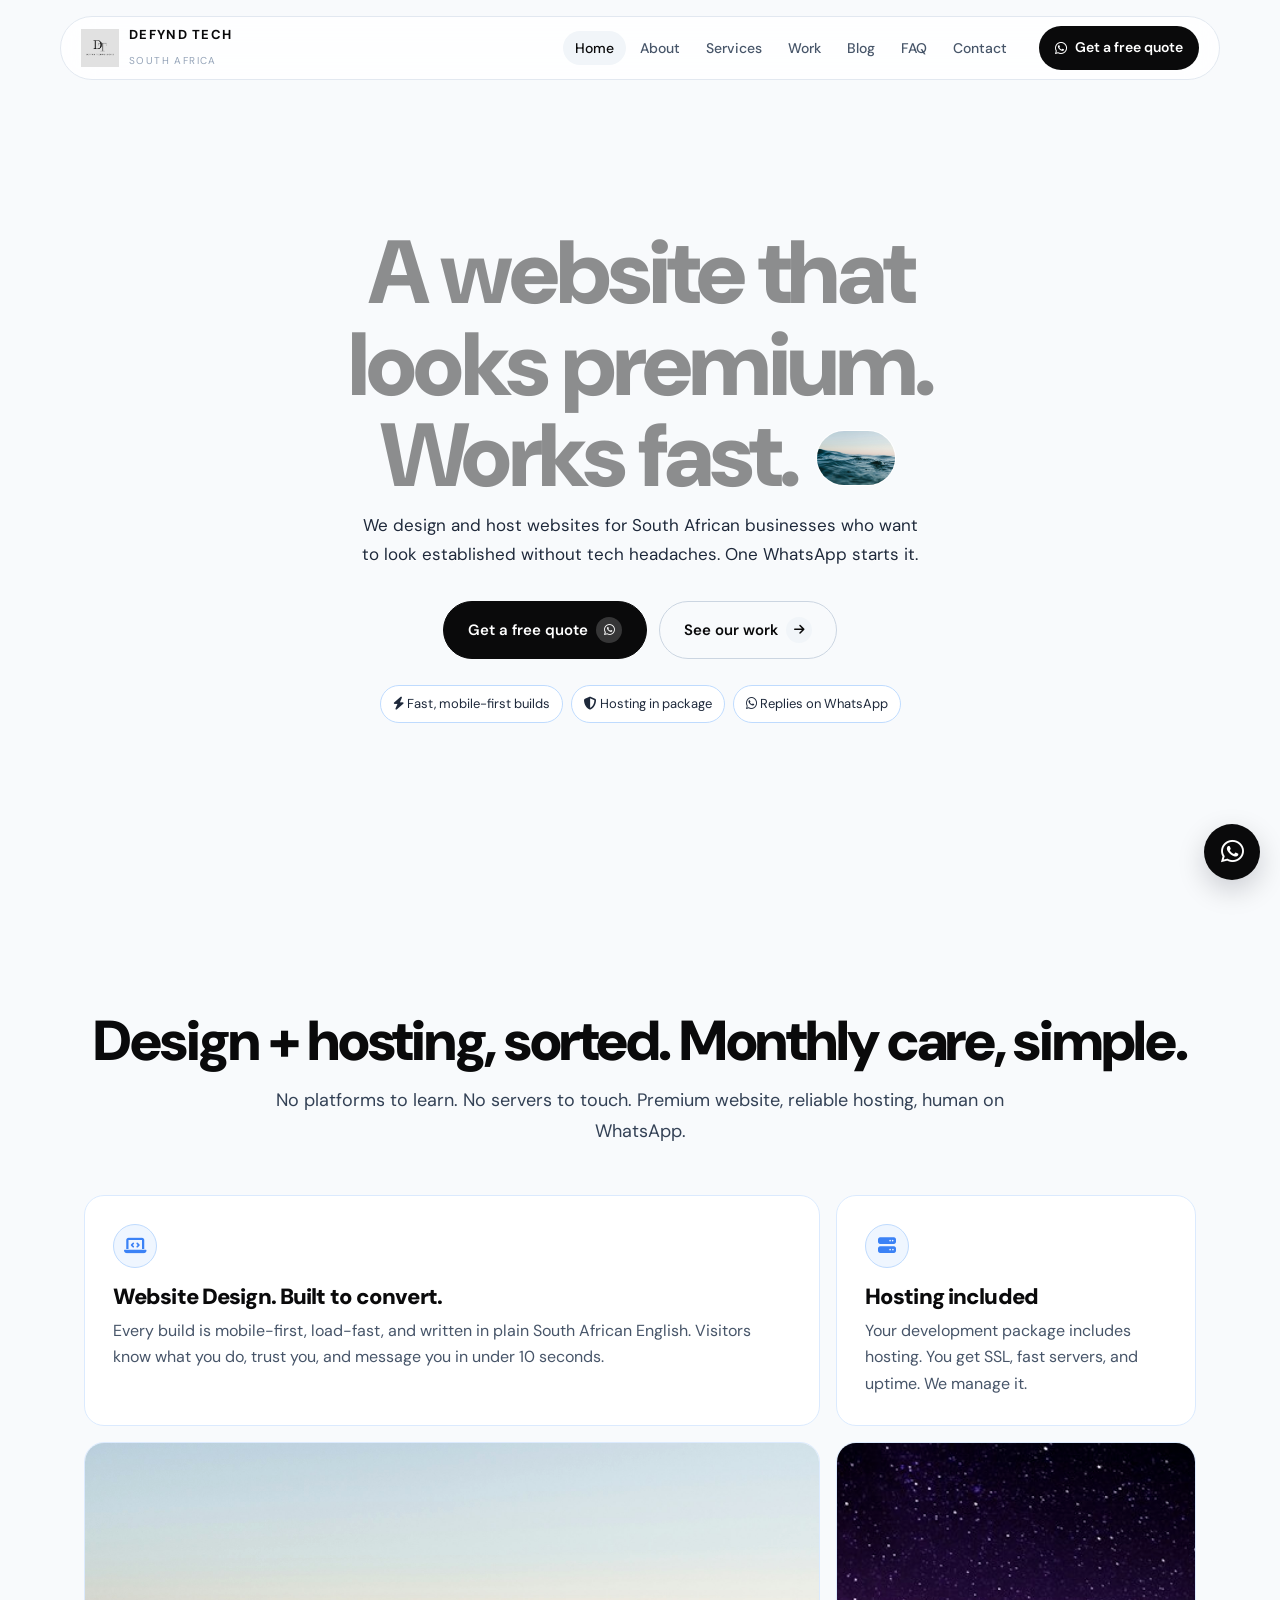
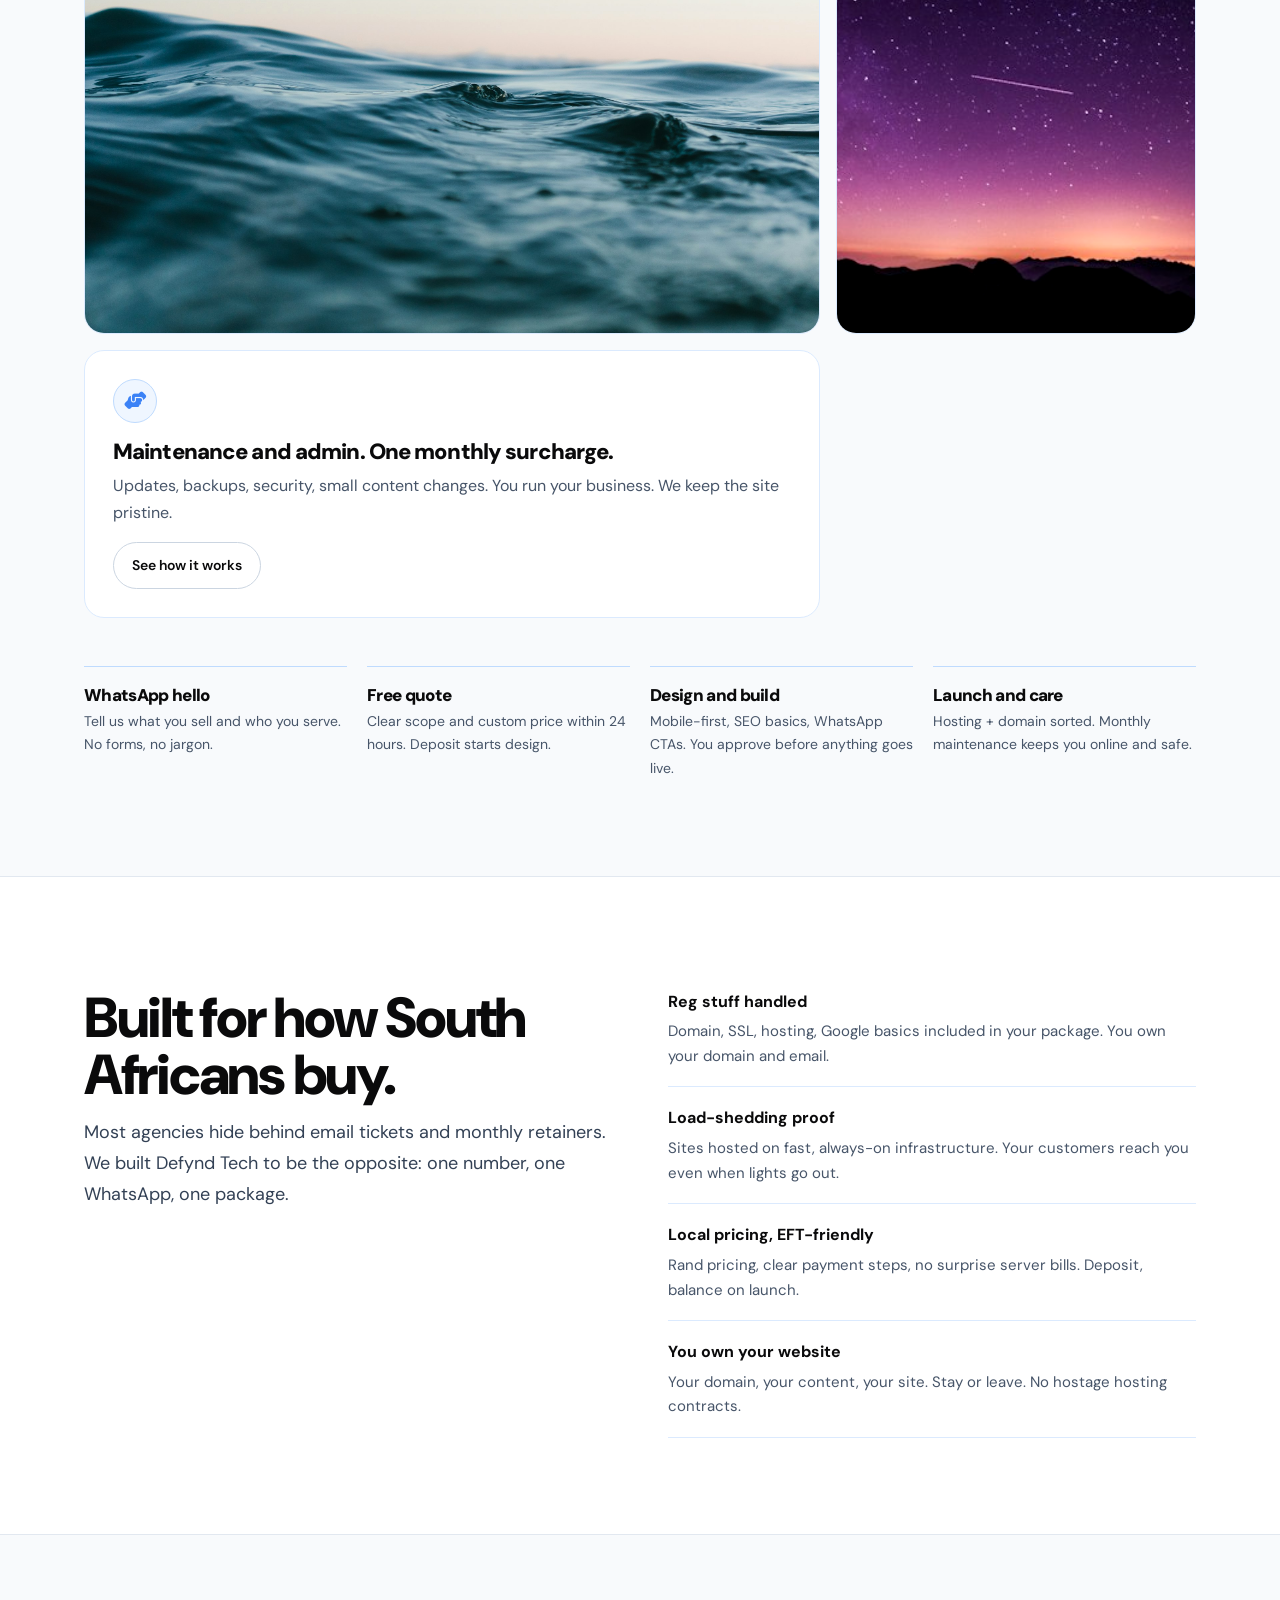
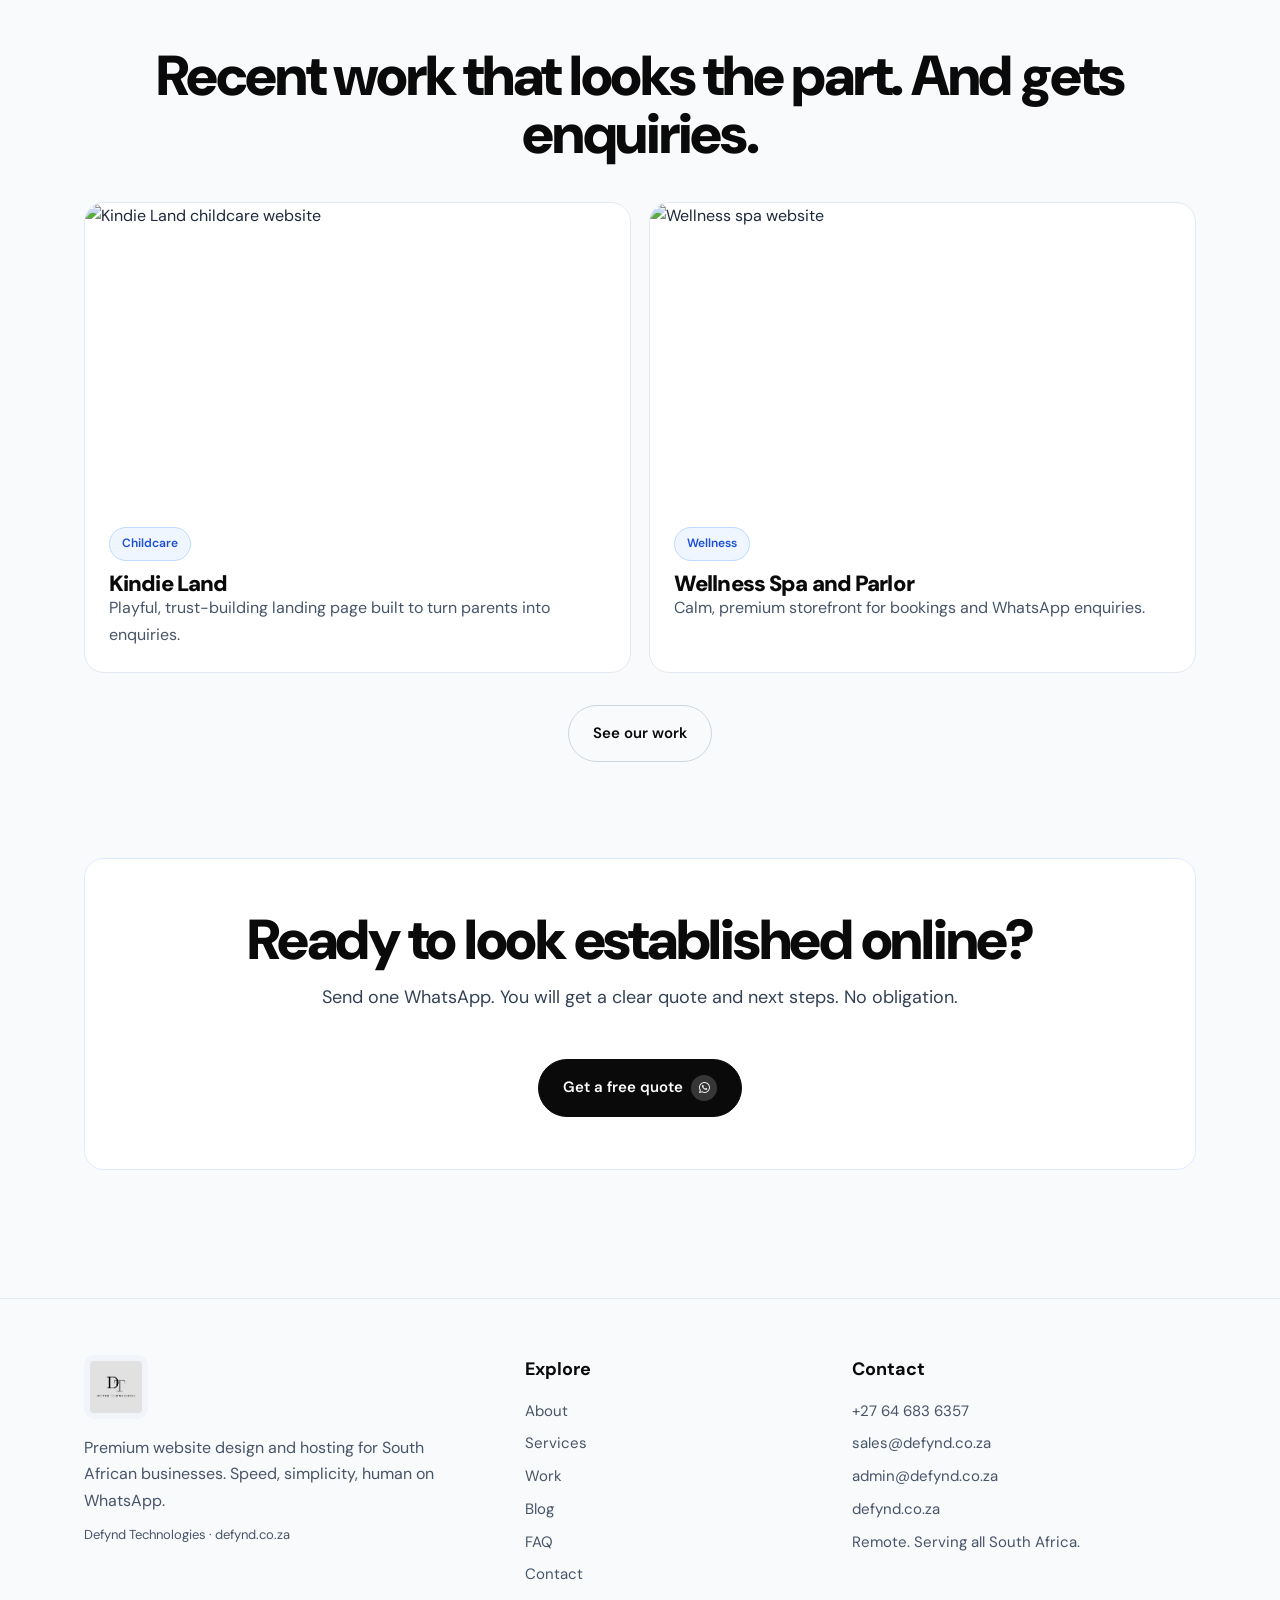
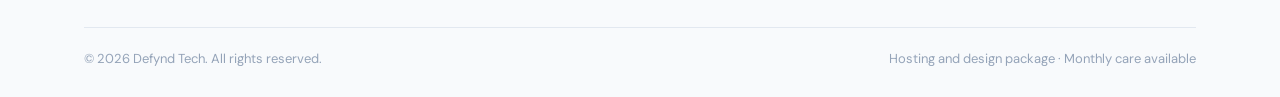
==== index.html @ ca89e7a9 "Defynd Tech v2 clean" ====
<!DOCTYPE html>
<html lang="en">
<head>
<meta charset="UTF-8">
<meta name="viewport" content="width=device-width, initial-scale=1.0">
<title>Defynd Tech | Website Design & Hosting South Africa</title>
<meta name="description" content="Defynd Tech designs and hosts fast, premium websites for South African businesses. Development package includes design + hosting. WhatsApp 064 683 6357 for a free quote.">
<link rel="icon" href="assets/defynd-tech-logo.png">
<link rel="canonical" href="https://defynd.co.za/">
<meta property="og:title" content="Defynd Tech | Websites that work">
<meta property="og:description" content="Premium website design + hosting for South African businesses.">
<script type="application/ld+json">{"@context":"https://schema.org","@type":"ProfessionalService","name":"Defynd Tech","legalName":"Defynd Technologies","email":"sales@defynd.co.za","telephone":"+27646836357","url":"https://defynd.co.za","address":{"@type":"PostalAddress","addressCountry":"ZA","addressLocality":"South Africa"},"areaServed":"South Africa"}</script>
<link href="https://cdnjs.cloudflare.com/ajax/libs/font-awesome/6.4.0/css/all.min.css" rel="stylesheet">
<link href="css/styles.css" rel="stylesheet">
</head>
<body>
<main class="overflow-x-hidden">
<div class="sky-world" aria-hidden="true"><img src="assets/sky-ocean.jpg" alt=""></div>
<nav class="navbar"><div class="nav-container">
<a class="nav-logo-link" href="index.html"><img class="nav-logo" src="assets/defynd-tech-logo.png" alt="Defynd Tech"><span class="nav-word"><b>Defynd Tech</b><span>South Africa</span></span></a>
<div class="nav-desktop"><ul class="nav-links"><li><a class="active" href="index.html">Home</a></li><li><a href="about.html">About</a></li><li><a href="services.html">Services</a></li><li><a href="portfolio.html">Work</a></li><li><a href="blog.html">Blog</a></li><li><a href="faq.html">FAQ</a></li><li><a href="contact.html">Contact</a></li></ul></div>
<a class="nav-whatsapp-btn" href="https://wa.me/27646836357?text=Hi%20Defynd%20Tech" target="_blank" rel="noopener"><i class="fab fa-whatsapp"></i> Get a free quote</a>
<button class="menu-toggle" aria-label="Menu"><i class="fas fa-bars"></i></button>
</div></nav>
<div class="mobile-overlay"><ul class="nav-links"><li><a href="index.html">Home</a></li><li><a href="about.html">About</a></li><li><a href="services.html">Services</a></li><li><a href="portfolio.html">Work</a></li><li><a href="blog.html">Blog</a></li><li><a href="faq.html">FAQ</a></li><li><a href="contact.html">Contact</a></li></ul></div>

<header class="hero" id="hero">
<div class="hero-sky" id="heroSky"><img src="assets/sky-ocean.jpg" alt="Blue sky with clouds"></div>
<div class="container hero-content reveal">
<h1>A website that looks premium. <span class="sky-pill-wrap"><img class="inline-img" id="skyPill" src="assets/sky-ocean.jpg" alt="Sky pill"><span class="sky-pill-bg" aria-hidden="true"></span></span> Works fast. <span style="color:var(--accent)">Brings enquiries.</span></h1>
<p class="hero-copy">We design and host websites for South African businesses who want to look established without tech headaches. One WhatsApp starts it.</p>
<div class="hero-ctas"><a class="btn" href="https://wa.me/27646836357?text=Hi%20Defynd%20Tech%2C%20I%27d%20like%20a%20free%20quote%20for%20a%20website" target="_blank" rel="noopener">Get a free quote <span class="icon-circle"><i class="fab fa-whatsapp"></i></span></a><a class="btn btn-outline" href="portfolio.html">See our work <span class="icon-circle"><i class="fas fa-arrow-right"></i></span></a></div>
<div class="hero-proof"><span><i class="fas fa-bolt"></i> Fast, mobile-first builds</span><span><i class="fas fa-shield-alt"></i> Hosting in package</span><span><i class="fab fa-whatsapp"></i> Replies on WhatsApp</span></div>
</div></header>

<section class="section"><div class="container">
<div class="center reveal"><h2>Design + hosting, sorted. Monthly care, simple.</h2><p class="lede">No platforms to learn. No servers to touch. Premium website, reliable hosting, human on WhatsApp.</p></div>
<div class="bento-grid" style="margin-top:48px">
<div class="bento-item span-8 reveal"><div class="card-outer"><div class="card-inner"><div class="card-icon"><i class="fas fa-laptop-code"></i></div><h3>Website Design. Built to convert.</h3><p>Every build is mobile-first, load-fast, and written in plain South African English. Visitors know what you do, trust you, and message you in under 10 seconds.</p></div></div></div>
<div class="bento-item span-4 reveal"><div class="card-outer"><div class="card-inner"><div class="card-icon"><i class="fas fa-server"></i></div><h3>Hosting included</h3><p>Your development package includes hosting. You get SSL, fast servers, and uptime. We manage it.</p></div></div></div>
<div class="bento-item span-8 reveal"><div class="card-outer img-cell"><img src="assets/sky-ocean.jpg" alt="Calm sky and water"></div></div>
<div class="bento-item span-4 reveal"><div class="card-outer img-cell"><img src="assets/sky-night.jpg" alt="Night sky with stars"></div></div>
<div class="bento-item span-8 reveal"><div class="card-outer"><div class="card-inner"><div class="card-icon"><i class="fas fa-hands-helping"></i></div><h3>Maintenance and admin. One monthly surcharge.</h3><p>Updates, backups, security, small content changes. You run your business. We keep the site pristine.</p><div style="margin-top:16px"><a class="btn btn-outline" href="services.html" style="font-size:14px;padding:11px 18px">See how it works</a></div></div></div></div>
</div>
<div class="process reveal">
<div class="step"><h3>WhatsApp hello</h3><p>Tell us what you sell and who you serve. No forms, no jargon.</p></div>
<div class="step"><h3>Free quote</h3><p>Clear scope and custom price within 24 hours. Deposit starts design.</p></div>
<div class="step"><h3>Design and build</h3><p>Mobile-first, SEO basics, WhatsApp CTAs. You approve before anything goes live.</p></div>
<div class="step"><h3>Launch and care</h3><p>Hosting + domain sorted. Monthly maintenance keeps you online and safe.</p></div>
</div>
</div></section>

<section class="section" style="background:#fff;border-block:1px solid var(--line)"><div class="container"><div class="two-col">
<div class="reveal"><h2>Built for how South Africans buy.</h2><p class="lede" style="margin-top:14px">Most agencies hide behind email tickets and monthly retainers. We built Defynd Tech to be the opposite: one number, one WhatsApp, one package.</p></div>
<ul class="plain-list reveal">
<li><div><strong>Reg stuff handled</strong><p class="muted">Domain, SSL, hosting, Google basics included in your package. You own your domain and email.</p></div></li>
<li><div><strong>Load-shedding proof</strong><p class="muted">Sites hosted on fast, always-on infrastructure. Your customers reach you even when lights go out.</p></div></li>
<li><div><strong>Local pricing, EFT-friendly</strong><p class="muted">Rand pricing, clear payment steps, no surprise server bills. Deposit, balance on launch.</p></div></li>
<li><div><strong>You own your website</strong><p class="muted">Your domain, your content, your site. Stay or leave. No hostage hosting contracts.</p></div></li>
</ul>
</div></div></section>

<section class="section"><div class="container">
<div class="center reveal"><h2>Recent work that looks the part. And gets enquiries.</h2></div>
<div class="portfolio-grid" style="margin-top:40px">
<a class="portfolio-card reveal" href="portfolio.html"><div class="portfolio-preview"><img src="assets/kindie_hero.png" alt="Kindie Land childcare website"></div><div class="portfolio-info"><span class="tag">Childcare</span><h3 style="margin-top:12px">Kindie Land</h3><p class="muted">Playful, trust-building landing page built to turn parents into enquiries.</p></div></a>
<a class="portfolio-card reveal" href="portfolio.html"><div class="portfolio-preview"><img src="assets/massage_hero.png" alt="Wellness spa website"></div><div class="portfolio-info"><span class="tag">Wellness</span><h3 style="margin-top:12px">Wellness Spa and Parlor</h3><p class="muted">Calm, premium storefront for bookings and WhatsApp enquiries.</p></div></a>
</div>
<div class="center" style="margin-top:32px"><a class="btn btn-outline" href="portfolio.html">See our work</a></div>
</div></section>

<section class="section" style="padding-top:0"><div class="container"><div class="card-outer reveal"><div class="card-inner center" style="padding:52px 28px;background:#fff"><h2>Ready to look established online?</h2><p class="lede" style="margin:14px auto">Send one WhatsApp. You will get a clear quote and next steps. No obligation.</p><div class="hero-ctas" style="justify-content:center"><a class="btn" href="https://wa.me/27646836357?text=Hi%20Defynd%20Tech%2C%20I%27d%20like%20a%20free%20quote" target="_blank" rel="noopener">Get a free quote <span class="icon-circle"><i class="fab fa-whatsapp"></i></span></a></div></div></div></div></section>
</main>

<footer class="footer"><div class="container"><div class="footer-grid">
<div><img src="assets/defynd-tech-logo.png" alt="Defynd Tech logo" style="height:64px;background:#f1f5f9;border-radius:10px;padding:6px"><p class="muted" style="margin-top:16px;max-width:380px">Premium website design and hosting for South African businesses. Speed, simplicity, human on WhatsApp.</p><p class="muted" style="margin-top:10px;font-size:13px">Defynd Technologies · defynd.co.za</p></div>
<div><h4 style="font-family:var(--sans);font-size:18px;margin-bottom:14px">Explore</h4><div class="footer-links"><a href="about.html">About</a><a href="services.html">Services</a><a href="portfolio.html">Work</a><a href="blog.html">Blog</a><a href="faq.html">FAQ</a><a href="contact.html">Contact</a></div></div>
<div><h4 style="font-family:var(--sans);font-size:18px;margin-bottom:14px">Contact</h4><div class="footer-links"><a href="tel:+27646836357">+27 64 683 6357</a><a href="mailto:sales@defynd.co.za">sales@defynd.co.za</a><a href="mailto:admin@defynd.co.za">admin@defynd.co.za</a><a href="https://defynd.co.za">defynd.co.za</a><span>Remote. Serving all South Africa.</span></div></div>
</div><div class="footer-bottom"><p>© <span id="year">2026</span> Defynd Tech. All rights reserved.</p><p>Hosting and design package · Monthly care available</p></div></div></footer>
<a class="floating-whatsapp" href="https://wa.me/27646836357" target="_blank" rel="noopener" aria-label="Chat on WhatsApp"><i class="fab fa-whatsapp"></i></a>
<script src="js/main.js"></script>
</body></html>
---- css/styles.css ----
/* Defynd Tech v3 — Light Exaggerated Minimalism
   Reading this as: agency landing for SA business owners, with a light premium language, leaning toward native CSS + Exaggerated Minimalism + DM Sans/Satoshi stack.
   Logo match: DT serif is black on light grey. Surface is #f8fafc (logo grey). No gold, no warm beige.
   Fonts: Satoshi (via fontshare fallback DM Sans) + DM Sans. No Inter. */
@import url('https://fonts.googleapis.com/css2?family=DM+Sans:opsz,wght@9..40,400;9..40,500;9..40,700;9..40,900&family=Fraunces:opsz,wght@9..144,600&display=swap');

:root{
  --bg:#f8fafc;
  --surface:#ffffff;
  --surface-2:#f1f5f9;
  --ink:#0a0a0b;
  --ink-2:#1e293b;
  --muted:#475569;
  --faint:#94a3b8;
  --accent:#3b82f6;
  --accent-ink:#1d4ed8;
  --line:#e2e8f0;
  --line-strong:#cbd5e1;
  --sans:'DM Sans','Satoshi',system-ui,sans-serif;
  --serif:'Fraunces',Georgia,serif;
  --ease:cubic-bezier(.22,1,.36,1);
  --nav-h:68px;
  --r-lg:20px;
  --r-md:14px;
}
*{margin:0;padding:0;box-sizing:border-box}
html{scroll-behavior:smooth}
body{font-family:var(--sans);background:var(--bg);color:var(--ink-2);line-height:1.65;font-size:16px;overflow-x:hidden;-webkit-font-smoothing:antialiased}
a{color:inherit;text-decoration:none}
img{max-width:100%;display:block}
button{font-family:inherit;cursor:pointer}
.container{max-width:1160px;margin:0 auto;padding:0 24px}
.section{padding:112px 0 96px}
h1,h2,h3{font-family:var(--sans);font-weight:900;line-height:1.02;letter-spacing:-.04em;color:var(--ink)}
h1{font-size:clamp(56px,7vw,92px)}
h2{font-size:clamp(36px,4.4vw,58px)}
h3{font-size:22px}
.lede{font-size:18px;line-height:1.7;color:var(--muted);max-width:62ch}
.muted{color:var(--muted)}
.center{text-align:center}
.center .lede{margin:16px auto 0}
.serif{font-family:var(--serif)}

/* Nav — floating glass pill on light */
.navbar{position:fixed;top:16px;left:16px;right:16px;height:64px;z-index:100}
.nav-container{max-width:1160px;height:100%;margin:0 auto;padding:0 20px;display:flex;align-items:center;gap:20px;background:rgba(255,255,255,.82);backdrop-filter:blur(16px);border:1px solid var(--line);border-radius:999px}
.nav-logo-link{display:flex;align-items:center;gap:10px;flex-shrink:0}
.nav-logo{height:38px;width:auto}
.nav-word b{display:block;font-family:var(--sans);font-size:13px;letter-spacing:.1em;text-transform:uppercase;color:var(--ink)}
.nav-word span{font-size:10px;letter-spacing:.14em;text-transform:uppercase;color:var(--faint)}
.nav-desktop{margin-left:auto}
.nav-links{list-style:none;display:flex;gap:2px}
.nav-links a{padding:8px 12px;border-radius:999px;font-size:14px;color:var(--muted);font-weight:500}
.nav-links a:hover,.nav-links a.active{background:var(--surface-2);color:var(--ink)}
.nav-whatsapp-btn{display:inline-flex;align-items:center;gap:8px;background:var(--ink);color:#fff;font-weight:600;font-size:14px;padding:10px 16px;border-radius:999px;white-space:nowrap;cursor:pointer}
.nav-whatsapp-btn:hover{background:#1e293b}
.menu-toggle{display:none;background:none;border:1px solid var(--line);color:var(--ink);border-radius:10px;width:42px;height:42px}
.mobile-overlay{position:fixed;inset:0;background:var(--bg);z-index:99;padding:96px 24px 24px;transform:translateY(-100%);transition:transform .4s var(--ease)}
.mobile-overlay.open{transform:translateY(0)}
.mobile-overlay .nav-links{flex-direction:column}
.mobile-overlay .nav-links a{font-family:var(--sans);font-size:30px;padding:10px 0;border-bottom:1px solid var(--line)}

/* Buttons */
.btn{display:inline-flex;align-items:center;justify-content:center;gap:8px;background:var(--ink);color:#fff;border:1px solid var(--ink);padding:15px 24px;border-radius:999px;font-weight:600;font-size:15px;white-space:nowrap;cursor:pointer;transition:.22s var(--ease)}
.btn:hover{background:#1e293b;transform:translateY(-1px)}
.btn:active{transform:translateY(0) scale(.98)}
.btn-accent{background:var(--accent);border-color:var(--accent);color:#fff}
.btn-accent:hover{background:var(--accent-ink)}
.btn-outline{background:transparent;color:var(--ink);border-color:var(--line-strong)}
.btn-outline:hover{background:#fff;border-color:var(--ink)}
.btn .icon-circle,.nav-whatsapp-btn .icon-circle{width:26px;height:26px;border-radius:50%;background:rgba(255,255,255,.18);display:grid;place-items:center;font-size:12px}
.btn-outline .icon-circle{background:var(--surface-2)}

/* Hero — expanding sky (pill -> background) + cinematic center */
.hero{min-height:100svh;display:flex;align-items:center;padding:calc(var(--nav-h) + 24px) 0 48px;background:var(--bg);position:relative;overflow:hidden;text-align:center}
.hero-sky{position:absolute;inset:0;z-index:0;overflow:hidden;will-change:transform,opacity;opacity:0}
.hero-sky img{width:100%;height:118%;object-fit:cover;transform:scale(.18);transform-origin:center 58%;will-change:transform;transition:transform .25s var(--ease)}
.hero-sky::after{content:"";position:absolute;inset:0;background:linear-gradient(180deg,rgba(248,250,252,.45),rgba(248,250,252,.68));pointer-events:none}
.hero-content{position:relative;z-index:1;width:100%}
.hero h1{max-width:880px;margin:0 auto;color:var(--ink);text-wrap:balance}
.hero h1 .sky-dot{display:inline-block;width:.28em;height:.28em;border-radius:50%;background:var(--accent);margin:0 2px;vertical-align:middle}
.sky-pill-wrap{position:relative;display:inline-block}
.sky-pill-bg{position:absolute;left:50%;top:50%;width:0;height:0;border-radius:999px;overflow:hidden;transform:translate(-50%,-50%);pointer-events:none;z-index:-1;background-size:cover;background-position:center;background-image:url('assets/sky-ocean.jpg')}
.hero-copy{max-width:560px;margin:16px auto 0;color:var(--ink-2);font-size:17px;line-height:1.7;text-wrap:balance}
.hero-ctas{display:flex;gap:12px;flex-wrap:wrap;justify-content:center;margin-top:32px}
.hero-proof{display:flex;flex-wrap:wrap;gap:8px;justify-content:center;margin-top:26px}
.hero-proof span{border:1px solid rgba(255,255,255,.6);border-radius:999px;padding:7px 12px;font-size:13px;color:var(--ink-2);background:rgba(255,255,255,.75);backdrop-filter:blur(8px)}
.inline-img{display:inline-block;width:.9em;height:.62em;border-radius:999px;object-fit:cover;vertical-align:middle;margin:0 4px;border:1px solid #fff;cursor:pointer;transition:.35s var(--ease)}
.inline-img:hover{transform:scale(1.06)}

/* Bento — gapless, grid-flow dense, 5 intentional cells */
.bento-grid{display:grid;grid-template-columns:repeat(12,1fr);gap:16px;grid-auto-flow:dense}
.span-4{grid-column:span 4}.span-6{grid-column:span 6}.span-7{grid-column:span 7}.span-5{grid-column:span 5}.span-8{grid-column:span 8}.span-12{grid-column:span 12}
.card-outer{background:var(--surface);border:1px solid var(--line);border-radius:var(--r-lg);height:100%;overflow:hidden;transition:.3s var(--ease);cursor:pointer}
.card-outer:hover{border-color:var(--line-strong);transform:translateY(-2px);box-shadow:0 12px 32px rgba(2,6,23,.06)}
.card-inner{padding:28px;height:100%;display:flex;flex-direction:column}
.card-inner p{color:var(--muted);margin-top:10px}
.card-icon{width:44px;height:44px;border-radius:50%;border:1px solid var(--line);display:grid;place-items:center;color:var(--ink);font-size:18px;margin-bottom:18px;background:var(--surface-2)}
.tag{display:inline-block;border:1px solid var(--line);border-radius:999px;padding:6px 12px;font-size:12px;font-weight:600;color:var(--muted)}
.img-cell img{width:100%;height:100%;object-fit:cover;min-height:260px;filter:contrast(1.05)}

/* Process */
.process{display:grid;grid-template-columns:repeat(4,1fr);gap:20px;margin-top:48px}
.step{border-top:1px solid var(--line-strong);padding-top:20px}
.step h3{font-size:17px;margin-bottom:6px}
.step p{color:var(--muted);font-size:14px}
.two-col{display:grid;grid-template-columns:1fr 1fr;gap:56px;align-items:start}
.plain-list{list-style:none;display:grid}
.plain-list li{padding:18px 0;border-bottom:1px solid var(--line)}
.plain-list li:first-child{padding-top:0}
.plain-list strong{font-size:16px;color:var(--ink)}
.plain-list p{color:var(--muted);font-size:15px;margin-top:4px}

/* Portfolio */
.portfolio-grid{display:grid;grid-template-columns:repeat(2,1fr);gap:18px}
.portfolio-card{border:1px solid var(--line);border-radius:var(--r-lg);overflow:hidden;background:#fff;transition:.3s var(--ease);cursor:pointer}
.portfolio-card:hover{border-color:var(--line-strong);transform:translateY(-3px);box-shadow:0 16px 40px rgba(2,6,23,.08)}
.portfolio-card.featured{grid-column:span 2}
.portfolio-preview{height:300px;overflow:hidden}
.portfolio-card.featured .portfolio-preview{height:380px}
.portfolio-preview img{width:100%;height:100%;object-fit:cover;transition:transform .7s var(--ease)}
.portfolio-card:hover .portfolio-preview img{transform:scale(1.05)}
.portfolio-info{padding:24px}
.result{display:grid;grid-template-columns:repeat(3,1fr);gap:1px;background:var(--line);border:1px solid var(--line);border-radius:var(--r-md);overflow:hidden;margin:20px 0}
.result div{background:#fff;padding:14px}
.result small{color:var(--faint);text-transform:uppercase;letter-spacing:.08em;font-size:11px;font-weight:700}
.result b{display:block;font-size:15px;margin-top:2px;color:var(--ink)}

/* FAQ */
.faq-item{border:1px solid var(--line);border-radius:var(--r-md);background:#fff;margin-bottom:10px}
.faq-item button{width:100%;text-align:left;background:none;border:none;color:var(--ink);padding:18px 20px;font-size:16px;font-weight:600;display:flex;justify-content:space-between;gap:16px;align-items:center;font-family:var(--sans);cursor:pointer}
.faq-item button span{color:var(--muted);font-size:20px}
.faq-body{padding:0 20px 18px;color:var(--muted);display:none}
.faq-item.open .faq-body{display:block}

/* Forms */
.form-control{width:100%;background:#fff;border:1px solid var(--line);color:var(--ink);border-radius:var(--r-md);padding:13px 14px;font-size:15px;outline:none}
.form-control:focus{border-color:var(--accent)}
.form-control::placeholder{color:var(--faint)}
label{font-size:13px;font-weight:600;color:var(--ink-2);display:block;margin-bottom:6px}
.form-note{font-size:13px;color:var(--faint)}
.success{display:none;background:#eff6ff;border:1px solid #bfdbfe;color:#1e3a8a;border-radius:var(--r-md);padding:14px;margin-top:12px}

/* Blog */
.blog-card{border:1px solid var(--line);border-radius:var(--r-lg);padding:26px;background:#fff;cursor:pointer;transition:.25s}
.blog-card:hover{border-color:var(--line-strong);transform:translateY(-2px)}
.blog-card time{color:var(--muted);font-size:12px;font-weight:700;letter-spacing:.08em;text-transform:uppercase}
.article{max-width:720px;margin:0 auto}
.article p{color:var(--muted);margin:16px 0;font-size:17px;line-height:1.75}
.article h2{margin:36px 0 8px}
.article li{color:var(--muted);margin:8px 0 8px 18px}
.callout{border-left:3px solid var(--accent);background:#eff6ff;padding:20px 22px;border-radius:0 var(--r-md) var(--r-md) 0;color:var(--ink)}

/* Footer — Action */
/* Fixed sky world — homepage: scroll pop then lock. Subpages: permanent background. */
.sky-world{position:fixed;inset:0;z-index:-2;opacity:0;pointer-events:none;transition:opacity .6s var(--ease)}
.sky-world img{width:100%;height:100%;object-fit:cover;opacity:1;filter:contrast(1.12) brightness(.96)}
.sky-world::after{content:"";position:absolute;inset:0;background:linear-gradient(180deg,rgba(248,250,252,.34),rgba(248,250,252,.52),rgba(248,250,252,.64))}
body.sky-locked .sky-world{opacity:1}
body.sky-locked .hero-sky{display:none}
body.sky-permanent .sky-world{opacity:1}
body.sky-permanent .hero-sky{display:block;opacity:1}
body.sky-permanent .hero-sky::after{background:linear-gradient(180deg,rgba(248,250,252,.50),rgba(248,250,252,.62))}
.hero-sky img{filter:contrast(1.12) brightness(.96)}
.hero-sky::after{background:linear-gradient(180deg,rgba(248,250,252,.32),rgba(248,250,252,.52),rgba(248,250,252,.62))}
.scrub-word{display:inline-block;opacity:1;transform:translateY(8px);transition:opacity .2s,transform .2s}
.section.scrub,.section .scrub{opacity:0;transform:translateY(8px)}
.section.in .scrub{opacity:1;transform:translateY(0)}
/* Theme the rest of the site lightly with sky-blue washes (no bland white) */
.section h2{color:var(--ink)}
.section .lede{color:#334155}
.card-outer{background:#fff;border-color:#dbeafe}
.card-outer:hover{border-color:#93c5fd;box-shadow:0 16px 40px rgba(37,99,235,.08)}
.card-icon{background:#eff6ff;border-color:#bfdbfe;color:var(--accent)}
.card-inner p{color:#475569}
.tag{background:#eff6ff;border-color:#bfdbfe;color:var(--accent-ink)}
.portfolio-card{background:#fff}
.portfolio-card:hover{border-color:#93c5fd}
.result div{background:#f0f9ff}
.faq-item{background:#fff;border-color:#dbeafe}
.faq-item.open{border-color:#93c5fd}
.faq-body{color:#475569}
.form-control{border-color:#dbeafe}
.form-control:focus{border-color:var(--accent)}
.blog-card{background:#fff;border-color:#dbeafe}
.blog-card:hover{border-color:#93c5fd}
.article p{color:#334155}
.process .step{border-color:#bfdbfe}
.plain-list li{border-color:#dbeafe}
.plain-list p{color:#475569}
.footer{background:#f8fafc;padding:56px 0 28px;margin-top:32px}
.footer-grid h4{color:var(--ink)}
.footer-links{color:#475569}
.footer-bottom{color:#94a3b8}
.hero-proof span{background:rgba(255,255,255,.9);border-color:#bfdbfe;color:var(--ink-2)}
.hero-copy{color:var(--ink-2);text-shadow:0 1px 0 #fff}
.footer{border-top:1px solid var(--line);background:#f8fafc;padding:56px 0 28px;margin-top:32px}
.footer-grid{display:grid;grid-template-columns:1.4fr 1fr 1.2fr;gap:40px}
.footer-links{display:grid;gap:8px;color:var(--muted);font-size:15px}
.footer-bottom{border-top:1px solid var(--line);margin-top:40px;padding-top:20px;display:flex;justify-content:space-between;gap:16px;flex-wrap:wrap;color:var(--faint);font-size:13px}
.floating-whatsapp{position:fixed;right:20px;bottom:20px;width:56px;height:56px;border-radius:50%;background:var(--ink);color:#fff;display:grid;place-items:center;font-size:26px;box-shadow:0 10px 28px rgba(2,6,23,.18);z-index:101;cursor:pointer}
.reveal{opacity:0;transform:translateY(14px);transition:opacity .6s var(--ease),transform .6s var(--ease)}
.reveal.visible{opacity:1;transform:none}

@media(max-width:900px){
  .hero-split,.two-col{grid-template-columns:1fr;gap:36px}
  .process{grid-template-columns:1fr 1fr}
  .span-4,.span-5,.span-6,.span-7,.span-8{grid-column:span 12}
  .portfolio-grid{grid-template-columns:1fr}
  .portfolio-card.featured{grid-column:span 1}
  .footer-grid{grid-template-columns:1fr;gap:28px}
  .nav-desktop,.nav-whatsapp-btn{display:none}
  .menu-toggle{display:grid;place-items:center;margin-left:auto}
  .section{padding:72px 0}
}
@media(max-width:560px){
  .process{grid-template-columns:1fr}
  .result{grid-template-columns:1fr}
  .portfolio-preview,.portfolio-card.featured .portfolio-preview{height:220px}
  h1{font-size:44px}
}
@media(prefers-reduced-motion:reduce){
  *,*::before,*::after{animation:none!important;transition:none!important}
  .reveal{opacity:1;transform:none}
}
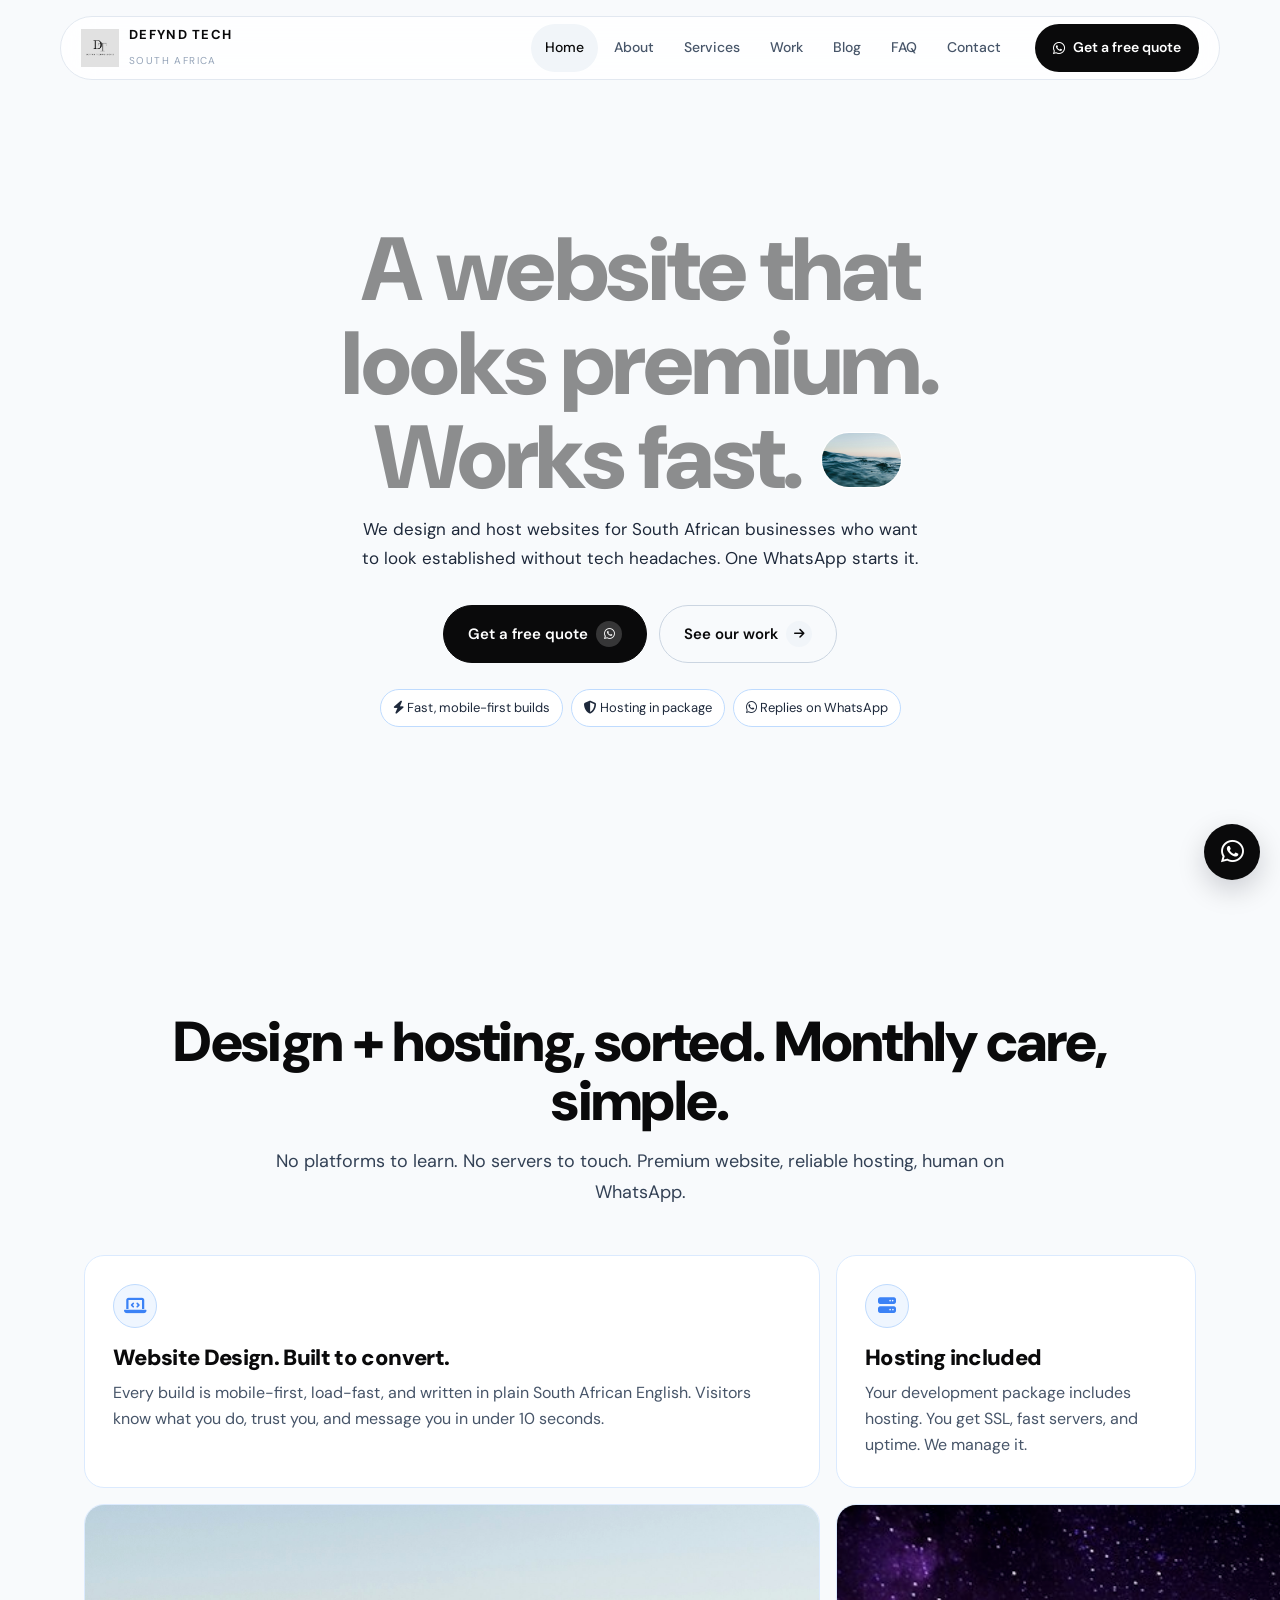
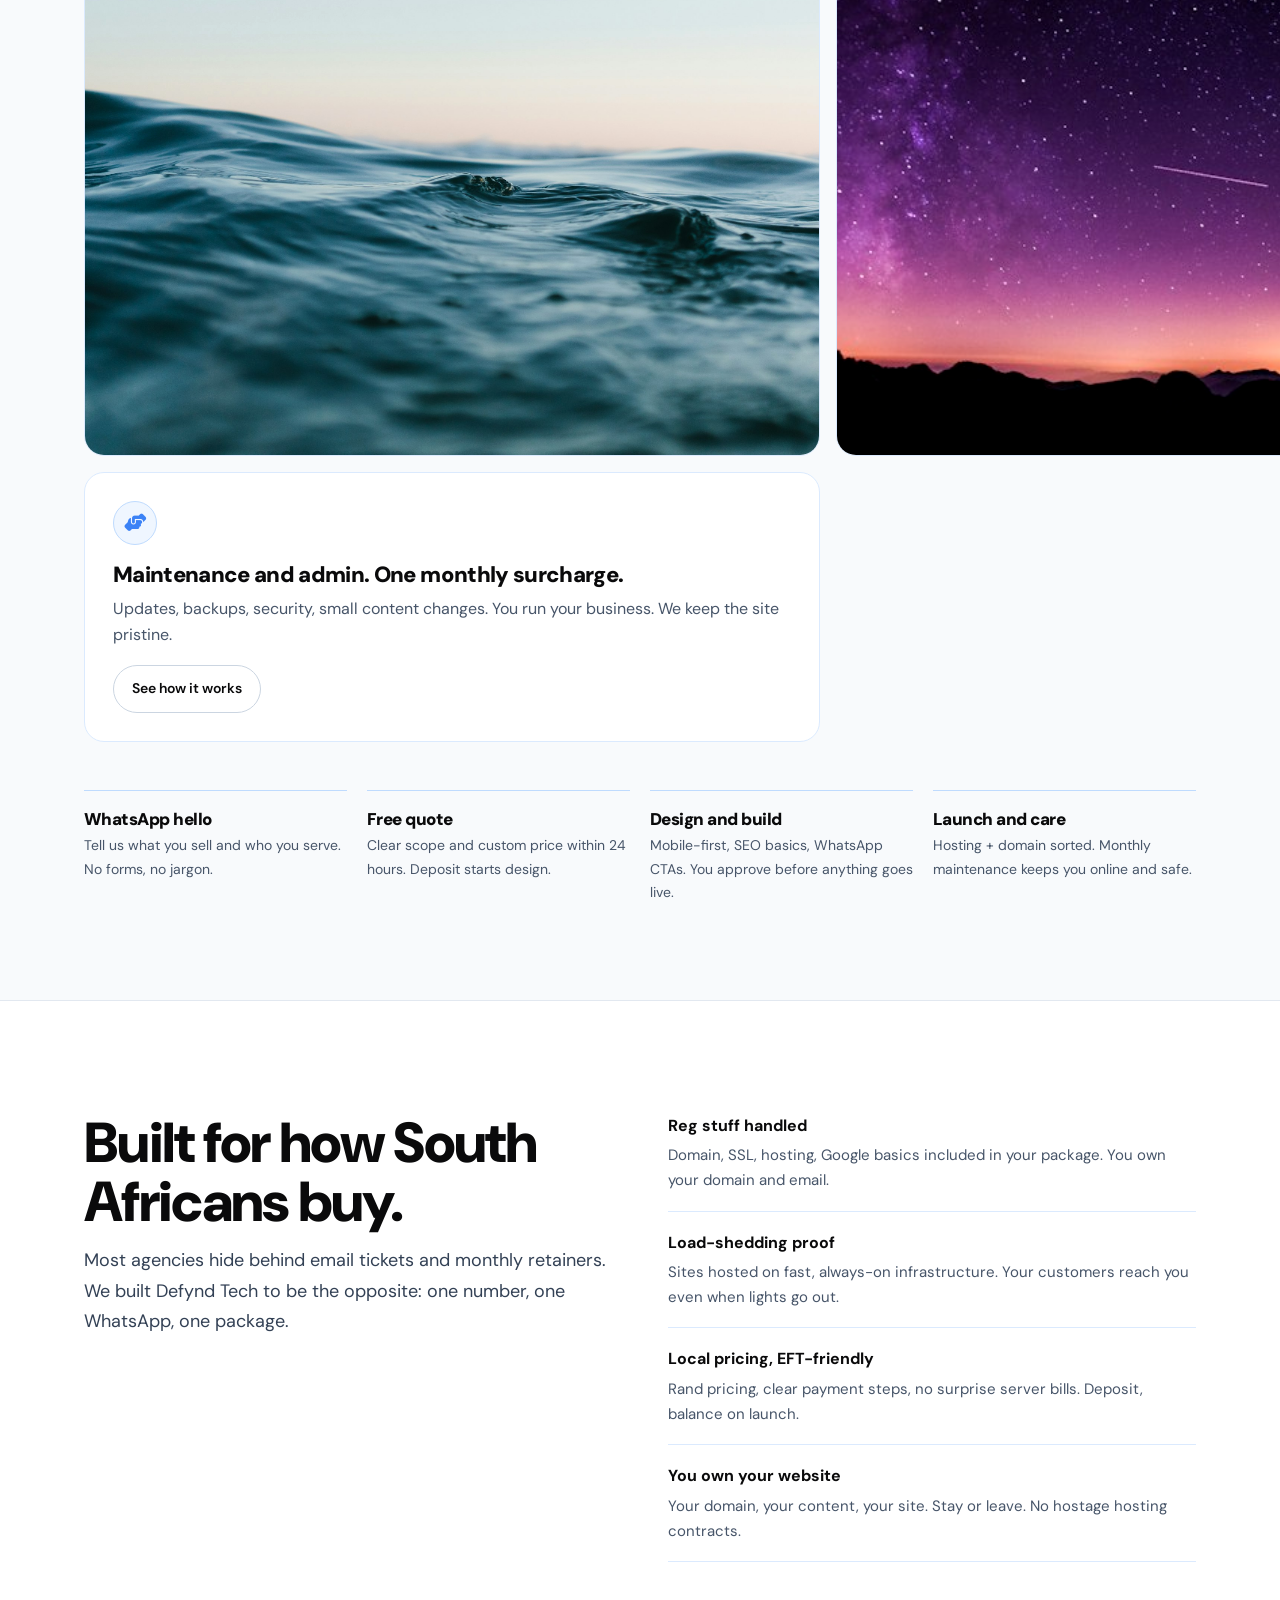
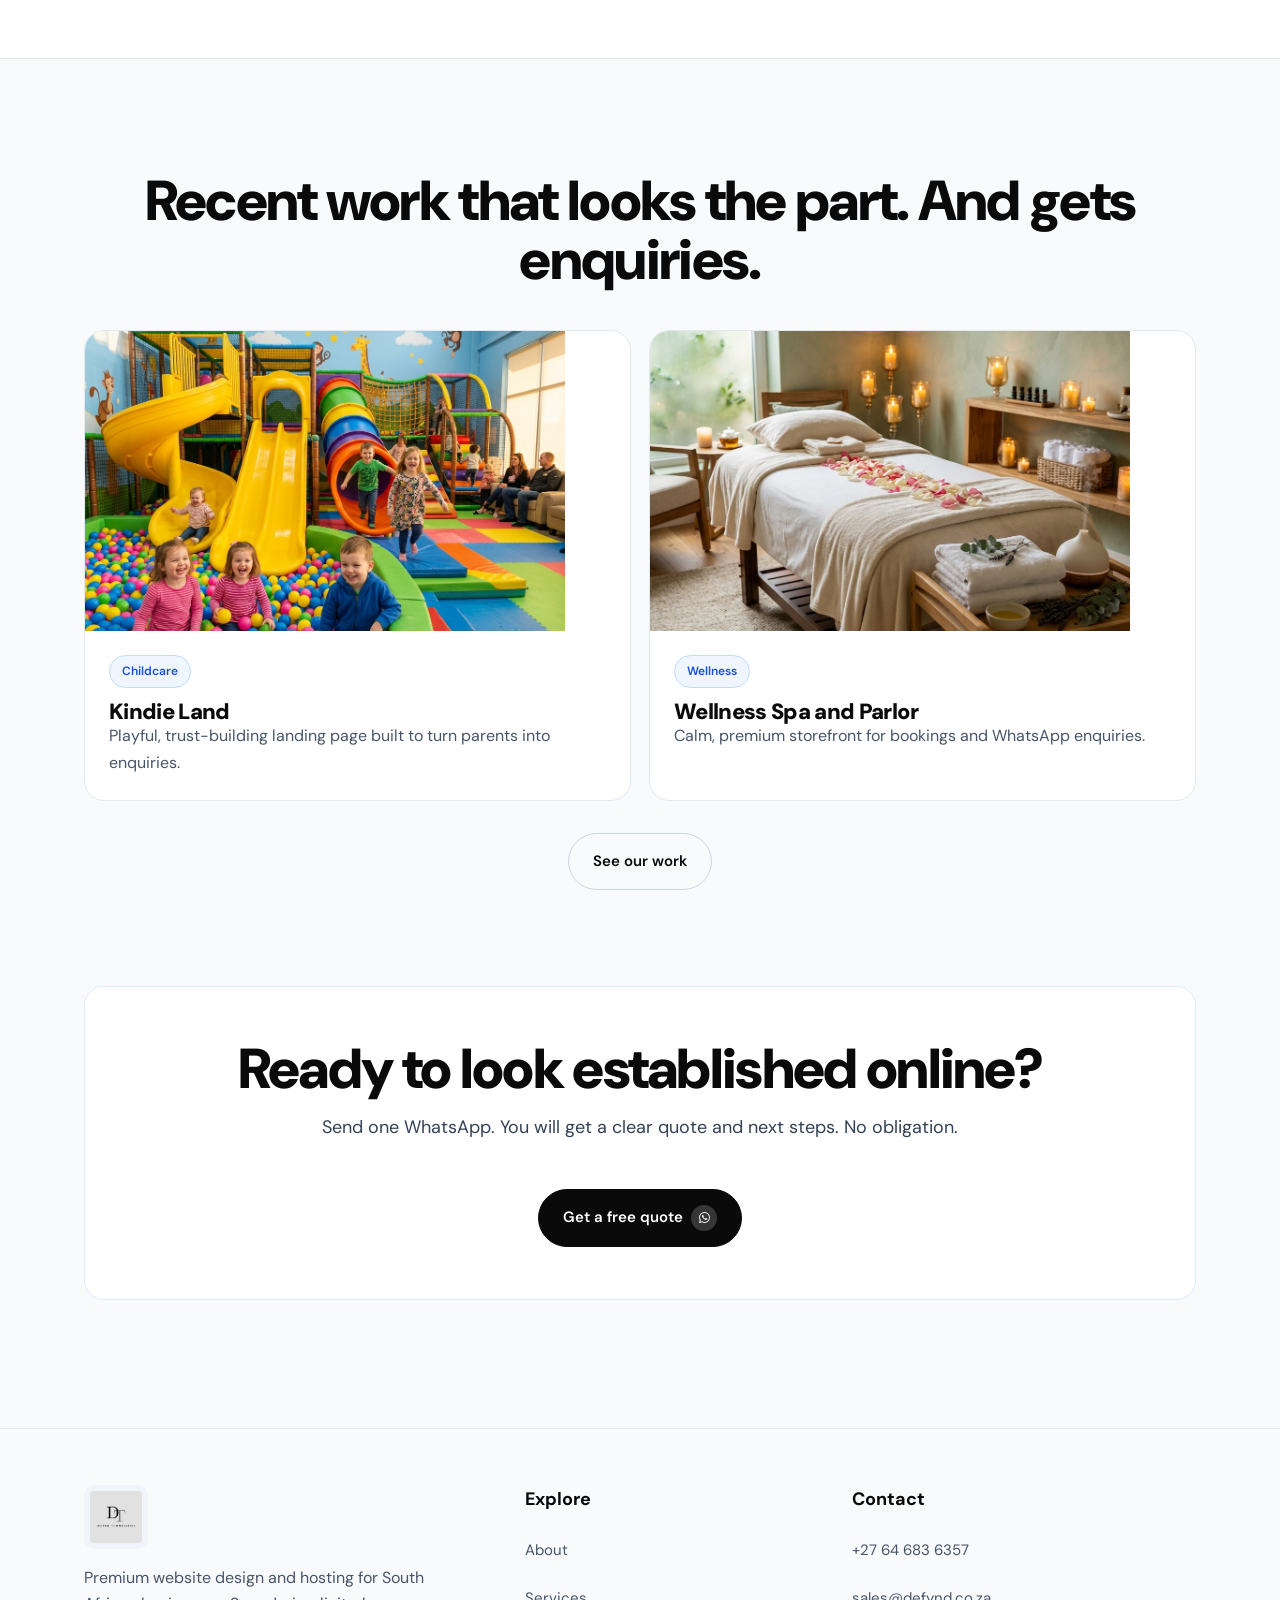
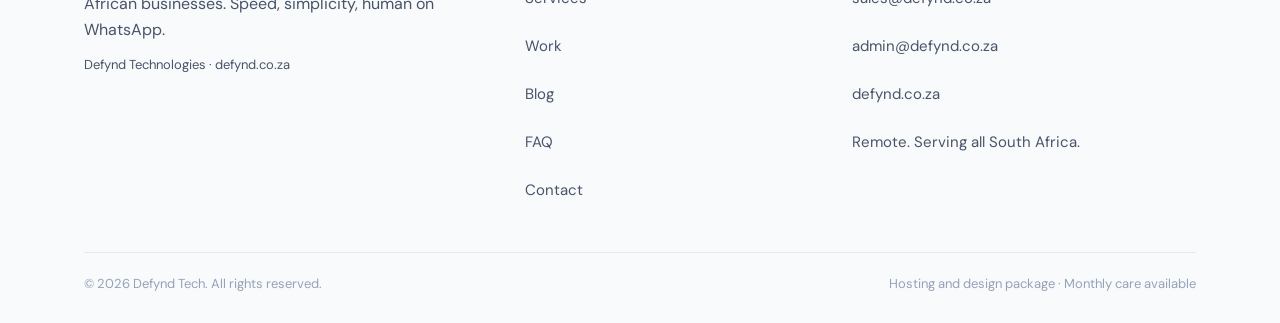
==== commit 6f68b14b: "Optimize site for mobile and responsive design - Fix h1/h2/lede fluid scaling so headings never over" ====
--- a/index.html
+++ b/index.html
@@ -15,7 +15,7 @@
 </head>
 <body>
 <main class="overflow-x-hidden">
-<div class="sky-world" aria-hidden="true"><img src="assets/sky-ocean.jpg" alt=""></div>
+<div class="sky-world" aria-hidden="true"><img loading="lazy" decoding="async" src="assets/sky-ocean.jpg" alt=""></div>
 <nav class="navbar"><div class="nav-container">
 <a class="nav-logo-link" href="index.html"><img class="nav-logo" src="assets/defynd-tech-logo.png" alt="Defynd Tech"><span class="nav-word"><b>Defynd Tech</b><span>South Africa</span></span></a>
 <div class="nav-desktop"><ul class="nav-links"><li><a class="active" href="index.html">Home</a></li><li><a href="about.html">About</a></li><li><a href="services.html">Services</a></li><li><a href="portfolio.html">Work</a></li><li><a href="blog.html">Blog</a></li><li><a href="faq.html">FAQ</a></li><li><a href="contact.html">Contact</a></li></ul></div>
@@ -25,7 +25,7 @@
 <div class="mobile-overlay"><ul class="nav-links"><li><a href="index.html">Home</a></li><li><a href="about.html">About</a></li><li><a href="services.html">Services</a></li><li><a href="portfolio.html">Work</a></li><li><a href="blog.html">Blog</a></li><li><a href="faq.html">FAQ</a></li><li><a href="contact.html">Contact</a></li></ul></div>
 
 <header class="hero" id="hero">
-<div class="hero-sky" id="heroSky"><img src="assets/sky-ocean.jpg" alt="Blue sky with clouds"></div>
+<div class="hero-sky" id="heroSky"><img loading="lazy" decoding="async" src="assets/sky-ocean.jpg" alt="Blue sky with clouds"></div>
 <div class="container hero-content reveal">
 <h1>A website that looks premium. <span class="sky-pill-wrap"><img class="inline-img" id="skyPill" src="assets/sky-ocean.jpg" alt="Sky pill"><span class="sky-pill-bg" aria-hidden="true"></span></span> Works fast. <span style="color:var(--accent)">Brings enquiries.</span></h1>
 <p class="hero-copy">We design and host websites for South African businesses who want to look established without tech headaches. One WhatsApp starts it.</p>
@@ -38,8 +38,8 @@
 <div class="bento-grid" style="margin-top:48px">
 <div class="bento-item span-8 reveal"><div class="card-outer"><div class="card-inner"><div class="card-icon"><i class="fas fa-laptop-code"></i></div><h3>Website Design. Built to convert.</h3><p>Every build is mobile-first, load-fast, and written in plain South African English. Visitors know what you do, trust you, and message you in under 10 seconds.</p></div></div></div>
 <div class="bento-item span-4 reveal"><div class="card-outer"><div class="card-inner"><div class="card-icon"><i class="fas fa-server"></i></div><h3>Hosting included</h3><p>Your development package includes hosting. You get SSL, fast servers, and uptime. We manage it.</p></div></div></div>
-<div class="bento-item span-8 reveal"><div class="card-outer img-cell"><img src="assets/sky-ocean.jpg" alt="Calm sky and water"></div></div>
-<div class="bento-item span-4 reveal"><div class="card-outer img-cell"><img src="assets/sky-night.jpg" alt="Night sky with stars"></div></div>
+<div class="bento-item span-8 reveal"><div class="card-outer img-cell"><img loading="lazy" decoding="async" src="assets/sky-ocean.jpg" alt="Calm sky and water"></div></div>
+<div class="bento-item span-4 reveal"><div class="card-outer img-cell"><img loading="lazy" decoding="async" src="assets/sky-night.jpg" alt="Night sky with stars"></div></div>
 <div class="bento-item span-8 reveal"><div class="card-outer"><div class="card-inner"><div class="card-icon"><i class="fas fa-hands-helping"></i></div><h3>Maintenance and admin. One monthly surcharge.</h3><p>Updates, backups, security, small content changes. You run your business. We keep the site pristine.</p><div style="margin-top:16px"><a class="btn btn-outline" href="services.html" style="font-size:14px;padding:11px 18px">See how it works</a></div></div></div></div>
 </div>
 <div class="process reveal">
@@ -63,8 +63,8 @@
 <section class="section"><div class="container">
 <div class="center reveal"><h2>Recent work that looks the part. And gets enquiries.</h2></div>
 <div class="portfolio-grid" style="margin-top:40px">
-<a class="portfolio-card reveal" href="portfolio.html"><div class="portfolio-preview"><img src="assets/kindie_hero.png" alt="Kindie Land childcare website"></div><div class="portfolio-info"><span class="tag">Childcare</span><h3 style="margin-top:12px">Kindie Land</h3><p class="muted">Playful, trust-building landing page built to turn parents into enquiries.</p></div></a>
-<a class="portfolio-card reveal" href="portfolio.html"><div class="portfolio-preview"><img src="assets/massage_hero.png" alt="Wellness spa website"></div><div class="portfolio-info"><span class="tag">Wellness</span><h3 style="margin-top:12px">Wellness Spa and Parlor</h3><p class="muted">Calm, premium storefront for bookings and WhatsApp enquiries.</p></div></a>
+<a class="portfolio-card reveal" href="portfolio.html"><div class="portfolio-preview"><img loading="lazy" decoding="async" src="assets/kindie_hero.png" alt="Kindie Land childcare website"></div><div class="portfolio-info"><span class="tag">Childcare</span><h3 style="margin-top:12px">Kindie Land</h3><p class="muted">Playful, trust-building landing page built to turn parents into enquiries.</p></div></a>
+<a class="portfolio-card reveal" href="portfolio.html"><div class="portfolio-preview"><img loading="lazy" decoding="async" src="assets/massage_hero.png" alt="Wellness spa website"></div><div class="portfolio-info"><span class="tag">Wellness</span><h3 style="margin-top:12px">Wellness Spa and Parlor</h3><p class="muted">Calm, premium storefront for bookings and WhatsApp enquiries.</p></div></a>
 </div>
 <div class="center" style="margin-top:32px"><a class="btn btn-outline" href="portfolio.html">See our work</a></div>
 </div></section>
--- a/css/styles.css
+++ b/css/styles.css
@@ -24,18 +24,19 @@
   --r-md:14px;
 }
 *{margin:0;padding:0;box-sizing:border-box}
-html{scroll-behavior:smooth}
-body{font-family:var(--sans);background:var(--bg);color:var(--ink-2);line-height:1.65;font-size:16px;overflow-x:hidden;-webkit-font-smoothing:antialiased}
-a{color:inherit;text-decoration:none}
-img{max-width:100%;display:block}
+html{scroll-behavior:smooth;overflow-x:hidden;overflow-x:clip;-webkit-text-size-adjust:100%;text-size-adjust:100%}
+body{font-family:var(--sans);background:var(--bg);color:var(--ink-2);line-height:1.65;font-size:16px;overflow-x:hidden;overflow-x:clip;-webkit-font-smoothing:antialiased}
+a{color:inherit;text-decoration:none;-webkit-tap-highlight-color:transparent}
+img,video,iframe{max-width:100%}
+img{height:auto;display:block}
 button{font-family:inherit;cursor:pointer}
-.container{max-width:1160px;margin:0 auto;padding:0 24px}
+.container{max-width:1160px;margin:0 auto;padding:0 24px;width:100%}
 .section{padding:112px 0 96px}
-h1,h2,h3{font-family:var(--sans);font-weight:900;line-height:1.02;letter-spacing:-.04em;color:var(--ink)}
-h1{font-size:clamp(56px,7vw,92px)}
-h2{font-size:clamp(36px,4.4vw,58px)}
-h3{font-size:22px}
-.lede{font-size:18px;line-height:1.7;color:var(--muted);max-width:62ch}
+h1,h2,h3{font-family:var(--sans);font-weight:900;line-height:1.05;letter-spacing:-.03em;color:var(--ink);overflow-wrap:break-word}
+h1{font-size:clamp(2.25rem,7vw,5.75rem)}
+h2{font-size:clamp(1.75rem,4.4vw,3.625rem)}
+h3{font-size:1.375rem}
+.lede{font-size:clamp(1rem,2vw,1.125rem);line-height:1.7;color:var(--muted);max-width:62ch}
 .muted{color:var(--muted)}
 .center{text-align:center}
 .center .lede{margin:16px auto 0}
@@ -50,18 +51,18 @@
 .nav-word span{font-size:10px;letter-spacing:.14em;text-transform:uppercase;color:var(--faint)}
 .nav-desktop{margin-left:auto}
 .nav-links{list-style:none;display:flex;gap:2px}
-.nav-links a{padding:8px 12px;border-radius:999px;font-size:14px;color:var(--muted);font-weight:500}
+.nav-links a{padding:12px 14px;border-radius:999px;font-size:14px;color:var(--muted);font-weight:500;display:flex;align-items:center;min-height:48px;min-width:48px;justify-content:center}
 .nav-links a:hover,.nav-links a.active{background:var(--surface-2);color:var(--ink)}
-.nav-whatsapp-btn{display:inline-flex;align-items:center;gap:8px;background:var(--ink);color:#fff;font-weight:600;font-size:14px;padding:10px 16px;border-radius:999px;white-space:nowrap;cursor:pointer}
+.nav-whatsapp-btn{display:inline-flex;align-items:center;gap:8px;background:var(--ink);color:#fff;font-weight:600;font-size:14px;padding:12px 18px;border-radius:999px;white-space:nowrap;cursor:pointer;min-height:48px}
 .nav-whatsapp-btn:hover{background:#1e293b}
-.menu-toggle{display:none;background:none;border:1px solid var(--line);color:var(--ink);border-radius:10px;width:42px;height:42px}
-.mobile-overlay{position:fixed;inset:0;background:var(--bg);z-index:99;padding:96px 24px 24px;transform:translateY(-100%);transition:transform .4s var(--ease)}
+.menu-toggle{display:none;background:none;border:1px solid var(--line);color:var(--ink);border-radius:10px;width:48px;height:48px;min-width:48px;min-height:48px}
+.mobile-overlay{position:fixed;inset:0;background:var(--bg);z-index:99;padding:96px 24px 24px;transform:translateY(-100%);transition:transform .4s var(--ease);overflow-y:auto}
 .mobile-overlay.open{transform:translateY(0)}
-.mobile-overlay .nav-links{flex-direction:column}
-.mobile-overlay .nav-links a{font-family:var(--sans);font-size:30px;padding:10px 0;border-bottom:1px solid var(--line)}
+.mobile-overlay .nav-links{flex-direction:column;gap:4px}
+.mobile-overlay .nav-links a{font-family:var(--sans);font-size:1.5rem;padding:16px 0;border-bottom:1px solid var(--line);min-height:56px;justify-content:flex-start}
 
 /* Buttons */
-.btn{display:inline-flex;align-items:center;justify-content:center;gap:8px;background:var(--ink);color:#fff;border:1px solid var(--ink);padding:15px 24px;border-radius:999px;font-weight:600;font-size:15px;white-space:nowrap;cursor:pointer;transition:.22s var(--ease)}
+.btn{display:inline-flex;align-items:center;justify-content:center;gap:8px;background:var(--ink);color:#fff;border:1px solid var(--ink);padding:15px 24px;border-radius:999px;font-weight:600;font-size:15px;white-space:nowrap;cursor:pointer;transition:.22s var(--ease);min-height:48px;min-width:48px;text-align:center}
 .btn:hover{background:#1e293b;transform:translateY(-1px)}
 .btn:active{transform:translateY(0) scale(.98)}
 .btn-accent{background:var(--accent);border-color:var(--accent);color:#fff}
@@ -97,6 +98,7 @@
 .card-inner p{color:var(--muted);margin-top:10px}
 .card-icon{width:44px;height:44px;border-radius:50%;border:1px solid var(--line);display:grid;place-items:center;color:var(--ink);font-size:18px;margin-bottom:18px;background:var(--surface-2)}
 .tag{display:inline-block;border:1px solid var(--line);border-radius:999px;padding:6px 12px;font-size:12px;font-weight:600;color:var(--muted)}
+.img-cell{min-height:260px;aspect-ratio:4/3;background:var(--surface-2)}
 .img-cell img{width:100%;height:100%;object-fit:cover;min-height:260px;filter:contrast(1.05)}
 
 /* Process */
@@ -116,8 +118,8 @@
 .portfolio-card{border:1px solid var(--line);border-radius:var(--r-lg);overflow:hidden;background:#fff;transition:.3s var(--ease);cursor:pointer}
 .portfolio-card:hover{border-color:var(--line-strong);transform:translateY(-3px);box-shadow:0 16px 40px rgba(2,6,23,.08)}
 .portfolio-card.featured{grid-column:span 2}
-.portfolio-preview{height:300px;overflow:hidden}
-.portfolio-card.featured .portfolio-preview{height:380px}
+.portfolio-preview{height:300px;overflow:hidden;background:var(--surface-2);aspect-ratio:16/10}
+.portfolio-card.featured .portfolio-preview{height:380px;aspect-ratio:auto}
 .portfolio-preview img{width:100%;height:100%;object-fit:cover;transition:transform .7s var(--ease)}
 .portfolio-card:hover .portfolio-preview img{transform:scale(1.05)}
 .portfolio-info{padding:24px}
@@ -128,13 +130,13 @@
 
 /* FAQ */
 .faq-item{border:1px solid var(--line);border-radius:var(--r-md);background:#fff;margin-bottom:10px}
-.faq-item button{width:100%;text-align:left;background:none;border:none;color:var(--ink);padding:18px 20px;font-size:16px;font-weight:600;display:flex;justify-content:space-between;gap:16px;align-items:center;font-family:var(--sans);cursor:pointer}
+.faq-item button{width:100%;text-align:left;background:none;border:none;color:var(--ink);padding:18px 20px;font-size:16px;font-weight:600;display:flex;justify-content:space-between;gap:16px;align-items:center;font-family:var(--sans);cursor:pointer;min-height:56px}
 .faq-item button span{color:var(--muted);font-size:20px}
 .faq-body{padding:0 20px 18px;color:var(--muted);display:none}
 .faq-item.open .faq-body{display:block}
 
 /* Forms */
-.form-control{width:100%;background:#fff;border:1px solid var(--line);color:var(--ink);border-radius:var(--r-md);padding:13px 14px;font-size:15px;outline:none}
+.form-control{width:100%;background:#fff;border:1px solid var(--line);color:var(--ink);border-radius:var(--r-md);padding:14px 14px;font-size:16px;outline:none;min-height:48px}
 .form-control:focus{border-color:var(--accent)}
 .form-control::placeholder{color:var(--faint)}
 label{font-size:13px;font-weight:600;color:var(--ink-2);display:block;margin-bottom:6px}
@@ -196,7 +198,8 @@
 .hero-copy{color:var(--ink-2);text-shadow:0 1px 0 #fff}
 .footer{border-top:1px solid var(--line);background:#f8fafc;padding:56px 0 28px;margin-top:32px}
 .footer-grid{display:grid;grid-template-columns:1.4fr 1fr 1.2fr;gap:40px}
-.footer-links{display:grid;gap:8px;color:var(--muted);font-size:15px}
+.footer-links{display:grid;gap:4px;color:var(--muted);font-size:15px}
+.footer-links a,.footer-links span{display:flex;align-items:center;min-height:44px;padding:6px 0}
 .footer-bottom{border-top:1px solid var(--line);margin-top:40px;padding-top:20px;display:flex;justify-content:space-between;gap:16px;flex-wrap:wrap;color:var(--faint);font-size:13px}
 .floating-whatsapp{position:fixed;right:20px;bottom:20px;width:56px;height:56px;border-radius:50%;background:var(--ink);color:#fff;display:grid;place-items:center;font-size:26px;box-shadow:0 10px 28px rgba(2,6,23,.18);z-index:101;cursor:pointer}
 .reveal{opacity:0;transform:translateY(14px);transition:opacity .6s var(--ease),transform .6s var(--ease)}
@@ -213,11 +216,45 @@
   .menu-toggle{display:grid;place-items:center;margin-left:auto}
   .section{padding:72px 0}
 }
+@media(max-width:768px){
+  .hero{min-height:100svh;padding:calc(var(--nav-h) + 16px) 0 32px}
+  .hero-ctas .btn{width:100%;justify-content:center}
+  .hero-proof span{font-size:12px;padding:8px 12px}
+  .card-inner{padding:22px}
+  .portfolio-info{padding:20px}
+  .blog-card{padding:22px}
+  .article p{font-size:16px;line-height:1.75}
+  .navbar{top:12px;left:12px;right:12px}
+  .nav-container{padding:0 14px;gap:12px}
+  .nav-logo{height:34px}
+  .floating-whatsapp{width:52px;height:52px;right:16px;bottom:16px;bottom:calc(16px + env(safe-area-inset-bottom))}
+}
 @media(max-width:560px){
   .process{grid-template-columns:1fr}
   .result{grid-template-columns:1fr}
   .portfolio-preview,.portfolio-card.featured .portfolio-preview{height:220px}
-  h1{font-size:44px}
+  h1{font-size:clamp(2rem,11vw,2.75rem);line-height:1.08;letter-spacing:-.02em}
+  h2{font-size:clamp(1.5rem,7vw,2rem)}
+  .lede{font-size:1rem;line-height:1.65}
+  .section{padding:56px 0}
+  .container{padding:0 16px}
+  .hero-copy{font-size:16px}
+  .bento-grid{gap:12px}
+  .card-inner{padding:20px}
+  .card-icon{width:40px;height:40px;margin-bottom:14px}
+  .faq-item button{padding:16px;font-size:16px}
+  .faq-body{padding:0 16px 16px}
+  .portfolio-info{padding:18px}
+  .result div{padding:12px}
+  .footer{padding:40px 0 20px}
+  .footer-bottom{margin-top:24px;padding-top:16px}
+  .mobile-overlay{padding:88px 16px 24px}
+  .two-col{gap:28px}
+}
+@media(max-width:414px){
+  .hero-ctas{gap:10px;margin-top:24px}
+  .btn{padding:15px 20px;font-size:15px}
+  .nav-word b{font-size:12px}
 }
 @media(prefers-reduced-motion:reduce){
   *,*::before,*::after{animation:none!important;transition:none!important}
